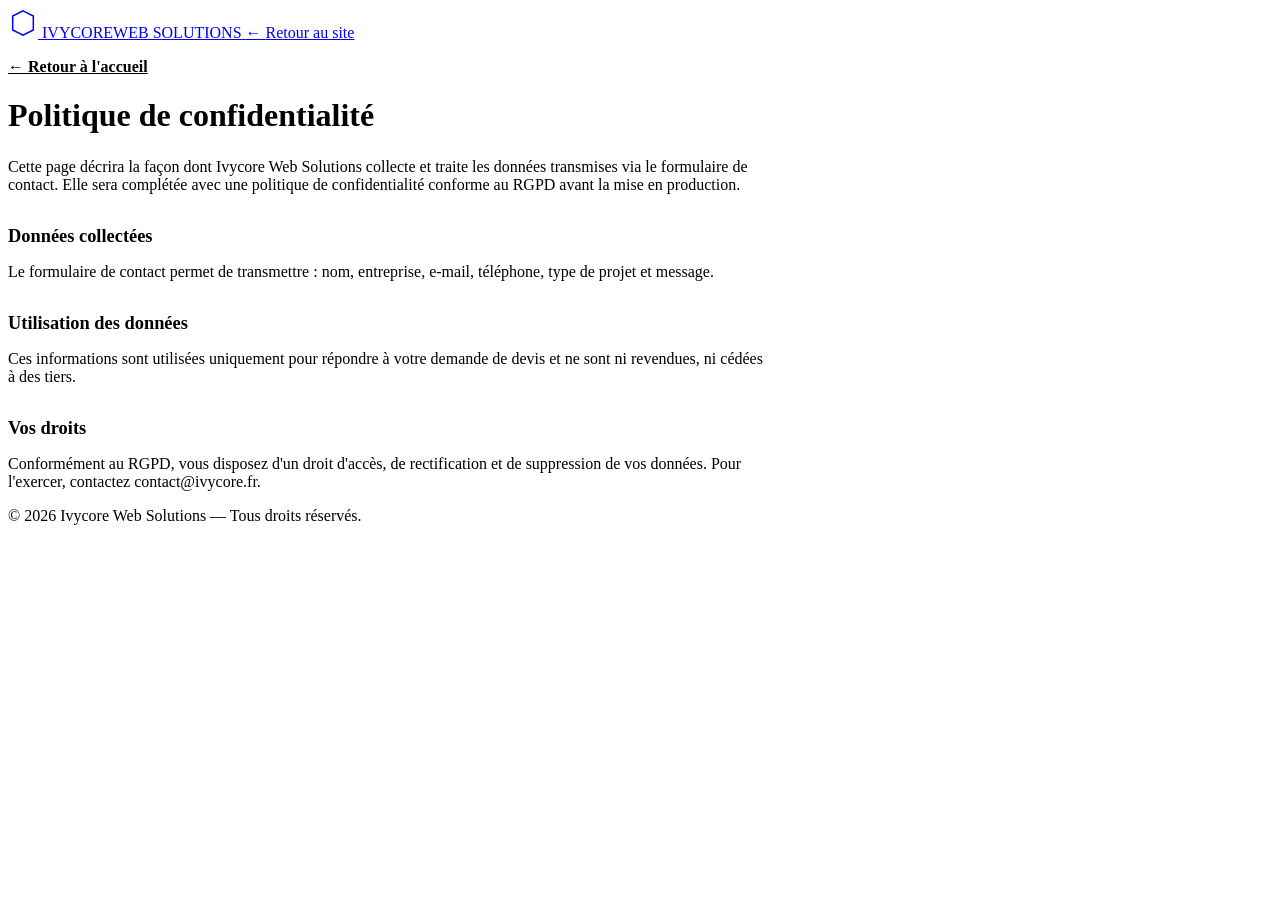
==== confidentialite.html @ 0ad4967d "First push" ====
<!DOCTYPE html>
<html lang="fr">
<head>
<meta charset="UTF-8">
<meta name="viewport" content="width=device-width, initial-scale=1.0">
<title>Politique de confidentialité — Ivycore Web Solutions</title>
<meta name="description" content="Politique de confidentialité du site Ivycore Web Solutions.">
<meta name="robots" content="noindex">
<link rel="icon" href="favicon.ico" sizes="any">
<link rel="preconnect" href="https://fonts.googleapis.com">
<link rel="preconnect" href="https://fonts.gstatic.com" crossorigin>
<link href="https://fonts.googleapis.com/css2?family=Space+Grotesk:wght@500;600;700&family=Inter:wght@400;500;600;700&display=swap" rel="stylesheet">
<link rel="stylesheet" href="css/style.css">
<style>
  .legal-page { padding: calc(var(--header-h) + 64px) 0 96px; }
  .legal-page h1 { font-size: 2rem; margin-bottom: 24px; }
  .legal-page h2 { font-size: 1.15rem; margin: 32px 0 10px; }
  .legal-page p, .legal-page li { color: var(--gray-700); margin-bottom: 10px; }
  .legal-page a.back { color: var(--accent); font-weight: 600; }
</style>
</head>
<body>
<header class="site-header scrolled">
  <div class="wrap header-inner">
    <a href="index.html" class="brand">
      <span class="brand-mark" aria-hidden="true">
        <svg viewBox="0 0 32 32" width="30" height="30"><path d="M16 3l11 5.5v15L16 29 5 23.5v-15z" fill="none" stroke="currentColor" stroke-width="1.6"/></svg>
      </span>
      <span class="brand-text"><span class="brand-name">IVYCORE</span><span class="brand-sub">WEB SOLUTIONS</span></span>
    </a>
    <a href="index.html" class="back">&larr; Retour au site</a>
  </div>
</header>
<main class="legal-page">
  <div class="wrap" style="max-width:760px;">
    <p><a href="index.html" class="back">&larr; Retour à l'accueil</a></p>
    <h1>Politique de confidentialité</h1>
    <p>Cette page décrira la façon dont Ivycore Web Solutions collecte et traite les données transmises via le formulaire de contact. Elle sera complétée avec une politique de confidentialité conforme au RGPD avant la mise en production.</p>
    <h2>Données collectées</h2>
    <p>Le formulaire de contact permet de transmettre : nom, entreprise, e-mail, téléphone, type de projet et message.</p>
    <h2>Utilisation des données</h2>
    <p>Ces informations sont utilisées uniquement pour répondre à votre demande de devis et ne sont ni revendues, ni cédées à des tiers.</p>
    <h2>Vos droits</h2>
    <p>Conformément au RGPD, vous disposez d'un droit d'accès, de rectification et de suppression de vos données. Pour l'exercer, contactez contact@ivycore.fr.</p>
  </div>
</main>
<footer class="site-footer">
  <div class="wrap footer-bottom"><p>© <span id="year"></span> Ivycore Web Solutions — Tous droits réservés.</p></div>
</footer>
<script>document.getElementById('year').textContent = new Date().getFullYear();</script>
</body>
</html>
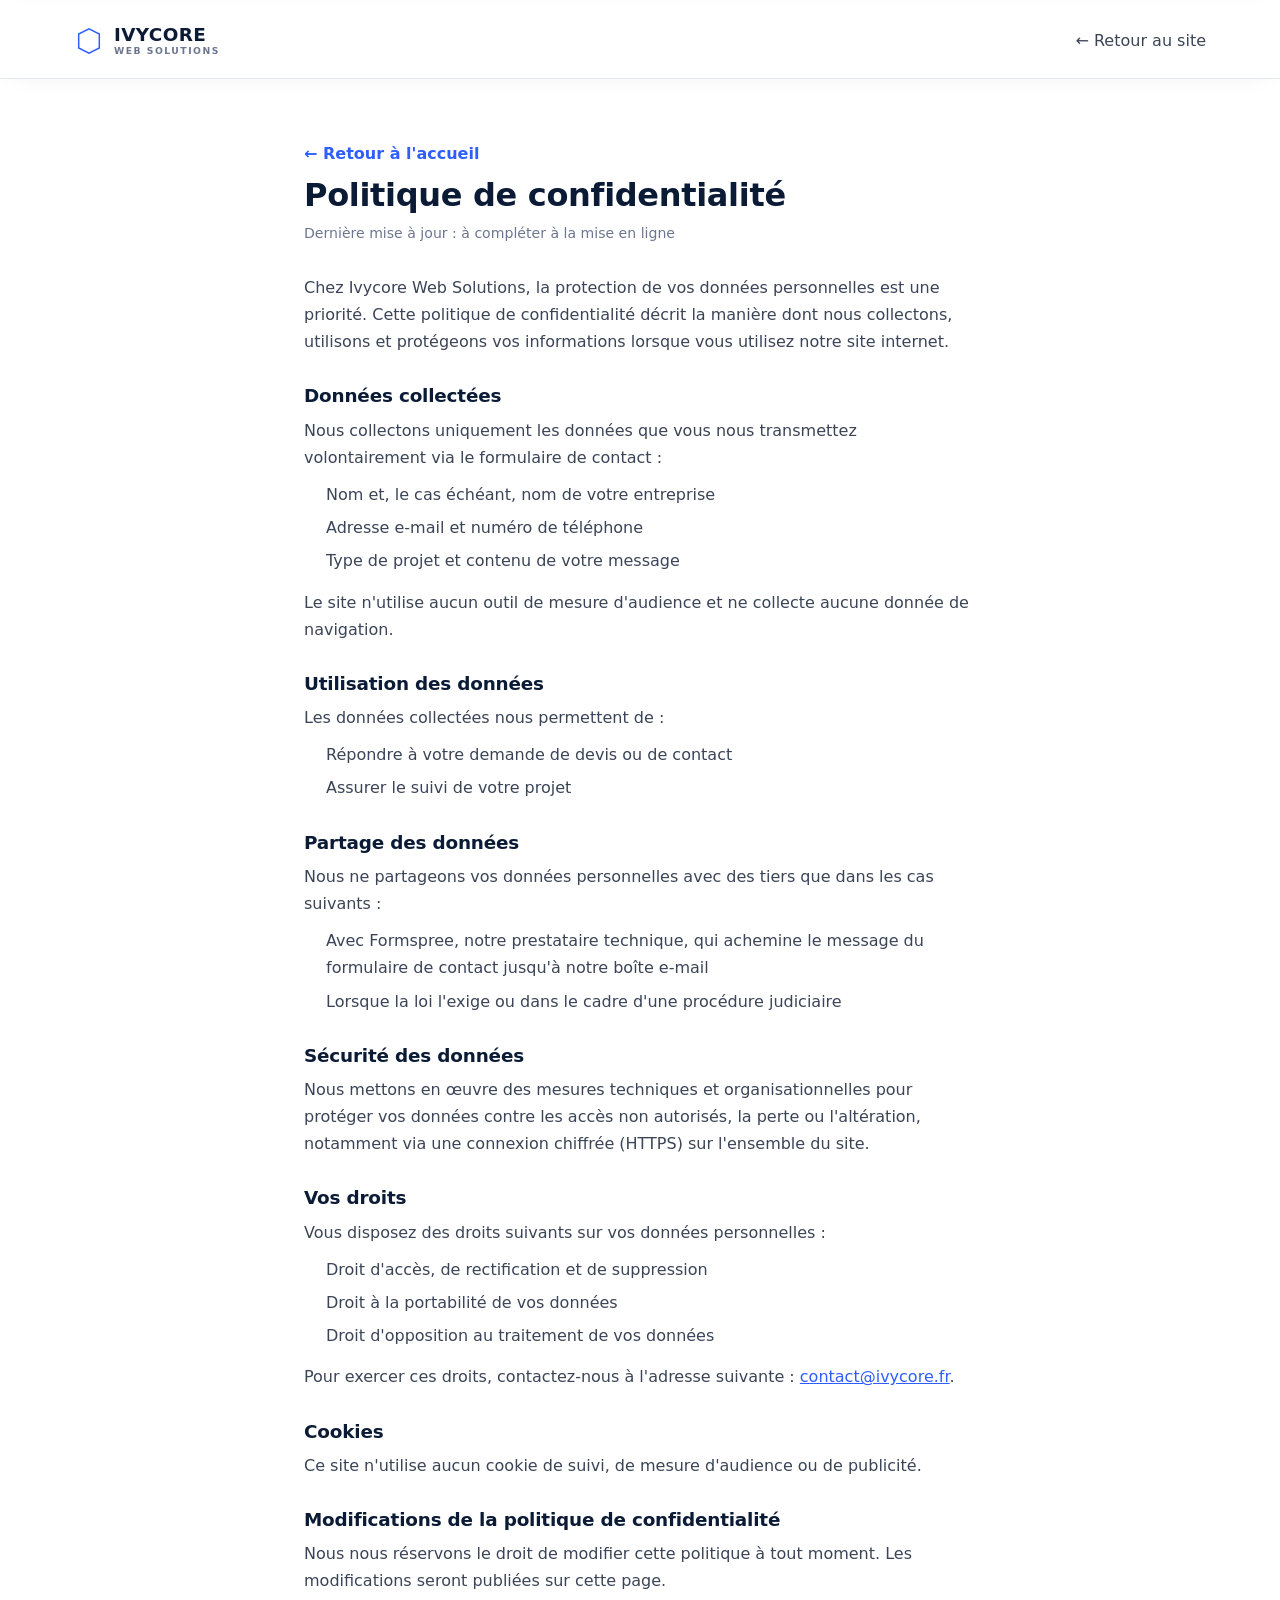
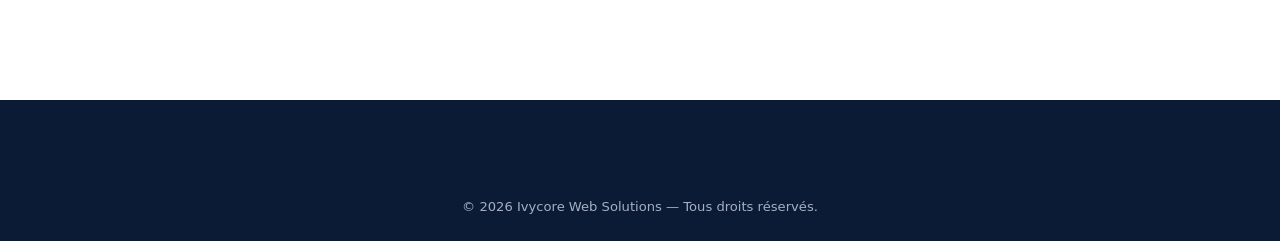
==== commit d3186819: "Update confidentialite.html" ====
--- a/confidentialite.html
+++ b/confidentialite.html
@@ -4,7 +4,7 @@
 <meta charset="UTF-8">
 <meta name="viewport" content="width=device-width, initial-scale=1.0">
 <title>Politique de confidentialité — Ivycore Web Solutions</title>
-<meta name="description" content="Politique de confidentialité du site Ivycore Web Solutions.">
+<meta name="description" content="Politique de confidentialité du site Ivycore Web Solutions : données collectées via le formulaire de contact, finalités, durée de conservation et droits RGPD.">
 <meta name="robots" content="noindex">
 <link rel="icon" href="favicon.ico" sizes="any">
 <link rel="preconnect" href="https://fonts.googleapis.com">
@@ -13,10 +13,15 @@
 <link rel="stylesheet" href="css/style.css">
 <style>
   .legal-page { padding: calc(var(--header-h) + 64px) 0 96px; }
-  .legal-page h1 { font-size: 2rem; margin-bottom: 24px; }
-  .legal-page h2 { font-size: 1.15rem; margin: 32px 0 10px; }
-  .legal-page p, .legal-page li { color: var(--gray-700); margin-bottom: 10px; }
-  .legal-page a.back { color: var(--accent); font-weight: 600; }
+  .legal-page h1 { font-size: 2rem; margin-bottom: 8px; }
+  .legal-page .updated { color: var(--gray-500); font-size: .88rem; margin-bottom: 28px; }
+  .legal-page h2 { font-size: 1.15rem; margin: 30px 0 10px; color: var(--navy); }
+  .legal-page p, .legal-page li { color: var(--gray-700); margin-bottom: 10px; line-height: 1.7; }
+  .legal-page ul { padding-left: 22px; margin-bottom: 14px; }
+  .legal-page li { margin-bottom: 6px; }
+  .legal-page a { color: var(--accent); text-decoration: underline; }
+  .legal-page a.back { color: var(--accent); font-weight: 600; text-decoration: none; }
+  .legal-page .note { color: var(--gray-500); font-size: .85rem; margin-top: 32px; }
 </style>
 </head>
 <body>
@@ -32,17 +37,55 @@
   </div>
 </header>
 <main class="legal-page">
-  <div class="wrap" style="max-width:760px;">
+  <div class="wrap" style="max-width:720px;">
     <p><a href="index.html" class="back">&larr; Retour à l'accueil</a></p>
     <h1>Politique de confidentialité</h1>
-    <p>Cette page décrira la façon dont Ivycore Web Solutions collecte et traite les données transmises via le formulaire de contact. Elle sera complétée avec une politique de confidentialité conforme au RGPD avant la mise en production.</p>
+    <p class="updated">Dernière mise à jour : à compléter à la mise en ligne</p>
+
+    <p>Chez Ivycore Web Solutions, la protection de vos données personnelles est une priorité. Cette politique de confidentialité décrit la manière dont nous collectons, utilisons et protégeons vos informations lorsque vous utilisez notre site internet.</p>
+
     <h2>Données collectées</h2>
-    <p>Le formulaire de contact permet de transmettre : nom, entreprise, e-mail, téléphone, type de projet et message.</p>
+    <p>Nous collectons uniquement les données que vous nous transmettez volontairement via le formulaire de contact :</p>
+    <ul>
+      <li>Nom et, le cas échéant, nom de votre entreprise</li>
+      <li>Adresse e-mail et numéro de téléphone</li>
+      <li>Type de projet et contenu de votre message</li>
+    </ul>
+    <p>Le site n'utilise aucun outil de mesure d'audience et ne collecte aucune donnée de navigation.</p>
+
     <h2>Utilisation des données</h2>
-    <p>Ces informations sont utilisées uniquement pour répondre à votre demande de devis et ne sont ni revendues, ni cédées à des tiers.</p>
+    <p>Les données collectées nous permettent de :</p>
+    <ul>
+      <li>Répondre à votre demande de devis ou de contact</li>
+      <li>Assurer le suivi de votre projet</li>
+    </ul>
+
+    <h2>Partage des données</h2>
+    <p>Nous ne partageons vos données personnelles avec des tiers que dans les cas suivants :</p>
+    <ul>
+      <li>Avec Formspree, notre prestataire technique, qui achemine le message du formulaire de contact jusqu'à notre boîte e-mail</li>
+      <li>Lorsque la loi l'exige ou dans le cadre d'une procédure judiciaire</li>
+    </ul>
+
+    <h2>Sécurité des données</h2>
+    <p>Nous mettons en œuvre des mesures techniques et organisationnelles pour protéger vos données contre les accès non autorisés, la perte ou l'altération, notamment via une connexion chiffrée (HTTPS) sur l'ensemble du site.</p>
+
     <h2>Vos droits</h2>
-    <p>Conformément au RGPD, vous disposez d'un droit d'accès, de rectification et de suppression de vos données. Pour l'exercer, contactez contact@ivycore.fr.</p>
-  </div>
+    <p>Vous disposez des droits suivants sur vos données personnelles :</p>
+    <ul>
+      <li>Droit d'accès, de rectification et de suppression</li>
+      <li>Droit à la portabilité de vos données</li>
+      <li>Droit d'opposition au traitement de vos données</li>
+    </ul>
+    <p>Pour exercer ces droits, contactez-nous à l'adresse suivante : <a href="mailto:contact@ivycore.fr?subject=Mes%20droits">contact@ivycore.fr</a>.</p>
+
+    <h2>Cookies</h2>
+    <p>Ce site n'utilise aucun cookie de suivi, de mesure d'audience ou de publicité.</p>
+
+    <h2>Modifications de la politique de confidentialité</h2>
+    <p>Nous nous réservons le droit de modifier cette politique à tout moment. Les modifications seront publiées sur cette page.</p>
+
+    </div>
 </main>
 <footer class="site-footer">
   <div class="wrap footer-bottom"><p>© <span id="year"></span> Ivycore Web Solutions — Tous droits réservés.</p></div>
--- a/css/style.css
+++ b/css/style.css
@@ -0,0 +1,626 @@
+/* ==========================================================================
+   IVYCORE WEB SOLUTIONS — style.css
+   Design tokens -> Reset -> Layout primitives -> Components -> Sections -> Responsive
+   ========================================================================== */
+
+:root {
+  /* Color */
+  --navy: #0b1b36;
+  --navy-2: #0f234a;
+  --navy-3: #13294f;
+  --white: #ffffff;
+  --gray-50: #f5f7fb;
+  --gray-100: #eef1f8;
+  --gray-200: #e2e7f1;
+  --gray-400: #a6afc2;
+  --gray-500: #6d7690;
+  --gray-700: #3b4457;
+  --accent: #2f5eff;
+  --accent-dark: #1e46d6;
+  --accent-light: #e8edff;
+  --violet: #7c5cff;
+  --cyan: #22d3ee;
+  --orange: #ff7a45;
+  --coral: #ff5d73;
+  --teal: #14b8a6;
+  --yellow: #ffc145;
+  --cream: #fff7f0;
+  --gradient-brand: linear-gradient(135deg, var(--accent) 0%, var(--violet) 100%);
+
+  /* Type */
+  --font-display: "Space Grotesk", "Segoe UI", system-ui, sans-serif;
+  --font-body: "Inter", "Segoe UI", system-ui, sans-serif;
+
+  /* Layout */
+  --wrap: 1180px;
+  --radius-sm: 10px;
+  --radius-md: 16px;
+  --radius-lg: 24px;
+  --header-h: 76px;
+  --top-bar-h: 3px;
+
+  /* Shadow */
+  --shadow-sm: 0 1px 2px rgba(11, 27, 54, 0.06), 0 1px 1px rgba(11, 27, 54, 0.04);
+  --shadow-md: 0 12px 28px -12px rgba(11, 27, 54, 0.16);
+  --shadow-lg: 0 24px 48px -16px rgba(11, 27, 54, 0.22);
+
+  /* Motion */
+  --ease: cubic-bezier(.22,.61,.36,1);
+  --dur: .5s;
+}
+
+/* ---------------------------------- Reset -------------------------------- */
+*, *::before, *::after { box-sizing: border-box; }
+* { margin: 0; padding: 0; }
+html { scroll-behavior: smooth; -webkit-text-size-adjust: 100%; }
+body {
+  font-family: var(--font-body);
+  color: var(--gray-700);
+  background: var(--white);
+  line-height: 1.6;
+  font-size: 16px;
+  -webkit-font-smoothing: antialiased;
+  overflow-x: hidden;
+}
+img, svg { display: block; max-width: 100%; }
+a { color: inherit; text-decoration: none; }
+ul, ol { list-style: none; }
+button { font: inherit; color: inherit; background: none; border: 0; cursor: pointer; }
+input, textarea, select { font: inherit; color: inherit; }
+h1, h2, h3, h4 { font-family: var(--font-display); color: var(--navy); font-weight: 600; line-height: 1.15; letter-spacing: -0.01em; }
+
+@media (prefers-reduced-motion: reduce) {
+  html { scroll-behavior: auto; }
+  *, *::before, *::after { animation-duration: .001ms !important; animation-iteration-count: 1 !important; transition-duration: .001ms !important; scroll-behavior: auto !important; }
+}
+
+.sr-only-sprite { position: absolute; width: 0; height: 0; overflow: hidden; }
+
+/* Line-icon defaults for every sprite icon (svg.icon > use href="#i-*") */
+svg.icon {
+  fill: none;
+  stroke: currentColor;
+  stroke-width: 1.7;
+  stroke-linecap: round;
+  stroke-linejoin: round;
+  flex-shrink: 0;
+}
+.skip-link {
+  position: absolute; left: -999px; top: 0; z-index: 999;
+  background: var(--navy); color: var(--white); padding: .75rem 1.25rem; border-radius: 0 0 8px 0;
+}
+.skip-link:focus { left: 0; }
+
+:focus-visible { outline: 2.5px solid var(--accent); outline-offset: 3px; border-radius: 4px; }
+
+/* ---------------------------------- Layout -------------------------------- */
+.wrap { max-width: var(--wrap); margin: 0 auto; padding: 0 24px; }
+section[id] { scroll-margin-top: calc(var(--header-h) + var(--top-bar-h)); }
+.section { padding: 96px 0; }
+.section-tinted { background: var(--cream); }
+
+/* Ambient color washes on the plain white sections, so the page never reads as flat */
+#votre-site, #methode, #realisations, #contact { position: relative; overflow: hidden; }
+#votre-site::before, #methode::before, #realisations::before, #contact::before {
+  content: ""; position: absolute; z-index: 0; pointer-events: none; border-radius: 50%; filter: blur(6px);
+}
+#votre-site::before { width: 560px; height: 560px; right: -180px; top: -220px; background: radial-gradient(circle, rgba(47, 94, 255, .09), transparent 70%); }
+#methode::before { width: 480px; height: 480px; left: -160px; bottom: -200px; background: radial-gradient(circle, rgba(124, 92, 255, .10), transparent 70%); }
+#realisations::before { width: 520px; height: 520px; right: -170px; bottom: -220px; background: radial-gradient(circle, rgba(34, 211, 238, .10), transparent 70%); }
+#contact::before { width: 480px; height: 480px; left: -160px; top: -180px; background: radial-gradient(circle, rgba(47, 94, 255, .08), transparent 70%); }
+#votre-site > .wrap, #methode > .wrap, #realisations > .wrap, #contact > .wrap { position: relative; z-index: 1; }
+
+.section-dark { background: var(--navy); color: var(--gray-200); }
+.section-dark h2 { color: var(--white); }
+
+/* Cards, pricing panel and eyebrow adapt automatically inside a dark band */
+.section-dark .card,
+.section-dark .mini-card {
+  background: rgba(255, 255, 255, .045);
+  border-color: rgba(255, 255, 255, .1);
+  box-shadow: none;
+}
+.section-dark .card:hover,
+.section-dark .mini-card:hover { border-color: rgba(255, 255, 255, .22); box-shadow: 0 16px 32px -18px rgba(0,0,0,.4); }
+.section-dark .card h3,
+.section-dark .mini-card h3 { color: var(--white); }
+.section-dark .card p,
+.section-dark .mini-card p { color: var(--gray-400); }
+.section-dark .card-icon { background: rgba(47, 94, 255, .18); color: #83a3ff; }
+.section-dark .eyebrow-dot { box-shadow: 0 0 0 4px rgba(47, 94, 255, .25); }
+.section-dark .pricing-note { color: var(--gray-400); }
+.section-dark .pricing-card { box-shadow: 0 28px 56px -20px rgba(0,0,0,.45); }
+
+.section-head { max-width: 640px; margin: 0 auto 56px; text-align: center; }
+.section-head h2 { font-size: clamp(1.7rem, 3.2vw, 2.35rem); }
+
+.eyebrow {
+  display: inline-flex; align-items: center; gap: 8px;
+  font-family: var(--font-display); font-size: .8rem; font-weight: 600;
+  letter-spacing: .06em; text-transform: uppercase; color: var(--accent);
+  margin-bottom: 14px;
+}
+.eyebrow.center { display: flex; justify-content: center; width: 100%; }
+.eyebrow-dot { width: 7px; height: 7px; border-radius: 50%; background: var(--accent); box-shadow: 0 0 0 4px var(--accent-light); }
+
+.text-accent { color: var(--accent); }
+.lead { font-size: 1.08rem; color: var(--navy); margin-bottom: 1rem; }
+
+/* ---------------------------------- Buttons -------------------------------- */
+.btn {
+  display: inline-flex; align-items: center; justify-content: center; gap: 8px;
+  padding: 13px 24px; border-radius: 10px; font-weight: 600; font-size: .95rem;
+  transition: transform .2s var(--ease), box-shadow .2s var(--ease), background-color .2s var(--ease), color .2s var(--ease), border-color .2s var(--ease);
+  white-space: nowrap;
+}
+.btn svg { flex-shrink: 0; transition: transform .25s var(--ease); }
+.btn-primary { background: var(--gradient-brand); background-size: 140% 140%; background-position: 0% 50%; color: var(--white); box-shadow: 0 10px 24px -10px rgba(47, 94, 255, .55); transition: background-position .4s var(--ease), transform .2s var(--ease), box-shadow .2s var(--ease); }
+.btn-primary:hover { background-position: 100% 50%; transform: translateY(-2px); box-shadow: 0 16px 32px -12px rgba(47, 94, 255, .6); }
+.btn-primary:hover svg { transform: translateX(3px); }
+.btn-ghost { background: transparent; color: var(--navy); border: 1.5px solid var(--gray-200); }
+.btn-ghost:hover { border-color: var(--accent); color: var(--accent); transform: translateY(-2px); }
+.btn-outline { background: transparent; color: var(--navy); border: 1.5px solid var(--navy); }
+.btn-outline:hover { background: var(--navy); color: var(--white); }
+.btn-lg { padding: 15px 28px; font-size: 1rem; }
+.btn-sm { padding: 10px 18px; font-size: .85rem; }
+.btn-block { width: 100%; }
+
+/* ---------------------------------- Header -------------------------------- */
+.top-accent-bar {
+  position: fixed; top: 0; left: 0; right: 0; height: 3px; z-index: 210;
+  background: linear-gradient(90deg, var(--navy) 0%, var(--accent) 50%, var(--navy) 100%);
+}
+
+.site-header {
+  position: fixed; top: 3px; left: 0; right: 0; z-index: 200;
+  height: var(--header-h);
+  background: var(--white);
+  border-bottom: 1px solid transparent;
+  transition: border-color .3s var(--ease), box-shadow .3s var(--ease);
+}
+.site-header.scrolled { border-color: var(--gray-200); box-shadow: 0 4px 24px -12px rgba(11,27,54,.1); }
+.header-inner { height: 100%; display: flex; align-items: center; justify-content: space-between; gap: 24px; }
+
+.brand { display: flex; align-items: center; gap: 10px; color: var(--navy); }
+.brand-mark { color: var(--accent); display: flex; }
+.brand-text { display: flex; flex-direction: column; line-height: 1.1; }
+.brand-name { font-family: var(--font-display); font-weight: 700; font-size: 1.15rem; letter-spacing: .02em; }
+.brand-sub { font-size: .58rem; font-weight: 600; letter-spacing: .16em; color: var(--gray-500); }
+
+.main-nav ul { display: flex; gap: 2px; }
+.nav-link {
+  position: relative; display: inline-block; padding: 10px 14px; font-size: .92rem; font-weight: 500; color: var(--gray-700);
+  transition: color .2s var(--ease);
+}
+.nav-link::after {
+  content: ""; position: absolute; left: 14px; right: 14px; bottom: 4px; height: 2px;
+  background: var(--accent); transform: scaleX(0); transform-origin: left; transition: transform .25s var(--ease);
+}
+.nav-link:hover { color: var(--navy); }
+.nav-link.active { color: var(--navy); font-weight: 600; }
+.nav-link.active::after { transform: scaleX(1); }
+
+.header-actions { display: flex; align-items: center; gap: 14px; }
+.hamburger { display: none; padding: 6px; color: var(--navy); }
+
+/* Mobile nav */
+.mobile-nav {
+  position: fixed; top: 0; right: 0; height: 100dvh; width: min(84vw, 340px);
+  background: var(--navy); color: var(--white); z-index: 260;
+  transform: translateX(100%); transition: transform .35s var(--ease);
+  padding: 100px 32px 32px; display: flex; flex-direction: column;
+}
+.mobile-nav.open { transform: translateX(0); }
+.mobile-nav ul { display: flex; flex-direction: column; gap: 4px; margin-bottom: 28px; }
+.mobile-nav a { display: block; padding: 12px 0; font-size: 1.1rem; font-family: var(--font-display); font-weight: 500; border-bottom: 1px solid rgba(255,255,255,.08); }
+.mobile-nav-backdrop {
+  position: fixed; inset: 0; background: rgba(11,27,54,.5); z-index: 250;
+  opacity: 0; pointer-events: none; transition: opacity .3s var(--ease);
+}
+.mobile-nav-backdrop.open { opacity: 1; pointer-events: auto; }
+
+/* ---------------------------------- Hero -------------------------------- */
+.hero {
+  position: relative;
+  padding: calc(var(--header-h) + var(--top-bar-h) + 64px) 0 96px;
+  background:
+    radial-gradient(1000px 640px at 106% -8%, rgba(103, 140, 255, .65), transparent 62%),
+    radial-gradient(760px 620px at -8% 100%, rgba(124, 92, 255, .35), transparent 60%),
+    linear-gradient(180deg, var(--navy) 0%, var(--navy-2) 100%);
+  color: var(--gray-200);
+  overflow: hidden;
+}
+.hero::before {
+  content: "";
+  position: absolute;
+  inset: 0;
+  background-image:
+    linear-gradient(rgba(255, 255, 255, .07) 1px, transparent 1px),
+    linear-gradient(90deg, rgba(255, 255, 255, .07) 1px, transparent 1px);
+  background-size: 44px 44px;
+  -webkit-mask-image: linear-gradient(180deg, black, transparent 85%);
+  mask-image: linear-gradient(180deg, black, transparent 85%);
+  pointer-events: none;
+}
+.hero::after {
+  content: "";
+  position: absolute;
+  width: 480px; height: 480px; right: -140px; top: 60px;
+  background: radial-gradient(circle, rgba(124, 92, 255, .28), transparent 70%);
+  filter: blur(10px);
+  pointer-events: none;
+}
+.hero-inner { display: grid; grid-template-columns: 1.05fr 1fr; gap: 48px; align-items: center; position: relative; z-index: 1; }
+.hero h1 { font-size: clamp(2.1rem, 4vw, 3.15rem); margin-bottom: 20px; color: var(--white); }
+.hero-sub { font-size: 1.08rem; color: rgba(255, 255, 255, .68); max-width: 480px; margin-bottom: 30px; }
+.hero-ctas { display: flex; flex-wrap: wrap; gap: 14px; margin-bottom: 34px; }
+.hero-badges { display: flex; flex-wrap: wrap; gap: 22px; }
+.hero-badges li { display: flex; align-items: center; gap: 8px; font-size: .88rem; font-weight: 600; color: var(--white); }
+.hero-badges svg { color: #8fabff; }
+.hero .eyebrow-dot { box-shadow: 0 0 0 4px rgba(47, 94, 255, .3); }
+.hero .btn-ghost { color: var(--white); border-color: rgba(255, 255, 255, .3); }
+.hero .btn-ghost:hover { border-color: var(--accent); color: var(--accent); background: rgba(255, 255, 255, .06); transform: translateY(-2px); }
+
+/* Device mockups (pure CSS/SVG, no external image dependency) — still used by the Réalisations showcase */
+.hero-visual { position: relative; height: 420px; display: flex; align-items: center; justify-content: center; }
+.hero-illu { width: 100%; max-width: 480px; height: auto; filter: drop-shadow(0 30px 40px rgba(0,0,0,.35)); }
+.hero-illu .illu-rocket { animation: illu-bob 3.4s ease-in-out infinite; }
+.illu-float-a { animation: illu-drift 5s ease-in-out infinite; }
+.illu-float-b { animation: illu-drift 6s ease-in-out infinite 1s; }
+.illu-float-c { animation: illu-drift 4.5s ease-in-out infinite .5s; }
+@keyframes illu-bob { 0%, 100% { transform: translateY(0); } 50% { transform: translateY(-7px); } }
+@keyframes illu-drift { 0%, 100% { transform: translateY(0); } 50% { transform: translateY(-8px); } }
+
+.device { position: absolute; }
+.device-laptop { left: 0; top: 12px; width: 78%; }
+.device-laptop.small { position: static; width: 100%; }
+.device-frame {
+  background: var(--navy); border-radius: 12px 12px 4px 4px; padding: 8px 8px 0;
+  box-shadow: var(--shadow-lg);
+}
+.hero .device-frame {
+  background: var(--navy-3);
+  border: 1px solid rgba(255, 255, 255, .1);
+  box-shadow: 0 32px 64px -20px rgba(0, 0, 0, .55), 0 0 0 1px rgba(255, 255, 255, .04);
+}
+.browser-bar { display: flex; align-items: center; gap: 6px; padding: 8px 10px; }
+.browser-bar .dot { width: 7px; height: 7px; border-radius: 50%; background: rgba(255,255,255,.25); }
+.browser-bar .addr {
+  margin-left: 10px; display: flex; align-items: center; gap: 6px;
+  background: rgba(255,255,255,.08); color: rgba(255,255,255,.55);
+  font-size: .68rem; padding: 4px 10px; border-radius: 20px; font-family: var(--font-body);
+}
+.browser-body { background: var(--white); border-radius: 6px 6px 0 0; padding: 16px 18px 20px; min-height: 210px; }
+.browser-body.dark-mock { background: var(--gray-50); }
+.mock-nav { display: flex; align-items: center; gap: 16px; padding-bottom: 14px; border-bottom: 1px solid var(--gray-100); margin-bottom: 16px; }
+.mock-nav.small { justify-content: space-between; border: none; margin-bottom: 12px; padding-bottom: 0; }
+.mock-logo { width: 22px; height: 22px; border-radius: 5px; background: var(--accent); }
+.mock-link { width: 34px; height: 6px; border-radius: 3px; background: var(--gray-200); }
+.mock-burger { width: 16px; height: 10px; position: relative; }
+.mock-burger::before, .mock-burger::after { content: ""; position: absolute; left: 0; right: 0; height: 2px; background: var(--gray-400); }
+.mock-burger::before { top: 0; } .mock-burger::after { bottom: 0; }
+.mock-hero { display: flex; flex-direction: column; gap: 9px; margin-bottom: 18px; }
+.mock-hero.small { gap: 7px; margin-bottom: 12px; }
+.mock-eyebrow { width: 70px; height: 6px; border-radius: 3px; background: var(--accent-light); }
+.mock-title-l { width: 78%; height: 13px; border-radius: 4px; background: var(--navy); opacity: .85; }
+.mock-title-l.short { width: 52%; }
+.mock-hero.small .mock-title-l { height: 10px; }
+.mock-btn { width: 84px; height: 20px; border-radius: 6px; background: var(--accent); margin-top: 4px; }
+.mock-grid { display: grid; grid-template-columns: repeat(3, 1fr); gap: 10px; }
+.mock-card { height: 46px; border-radius: 6px; background: var(--gray-100); }
+
+.device-phone { right: 4%; bottom: -10px; width: 30%; max-width: 150px; }
+.device-phone.small { position: static; width: 42%; max-width: 130px; margin-left: -20px; align-self: flex-end; }
+.phone-frame { border-radius: 22px; padding: 10px 8px; }
+.phone-notch { width: 40%; height: 14px; background: var(--navy); border-radius: 0 0 10px 10px; margin: 0 auto; position: relative; top: -2px; }
+.phone-body { border-radius: 12px; padding: 14px 12px; min-height: 220px; }
+
+@media (min-width: 761px) {
+  .device-laptop { animation: float-slow 7s ease-in-out infinite; }
+  .device-phone { animation: float-slow 7s ease-in-out infinite 1.4s; }
+}
+@keyframes float-slow { 0%, 100% { transform: translateY(0); } 50% { transform: translateY(-10px); } }
+
+/* ---------------------------------- Grids & cards -------------------------------- */
+.grid-4 { display: grid; grid-template-columns: repeat(4, 1fr); gap: 22px; }
+.grid-5 { display: grid; grid-template-columns: repeat(5, 1fr); gap: 20px; }
+.grid-2-dark { display: grid; grid-template-columns: 1fr 1fr; gap: 24px; margin-top: 8px; }
+
+.card {
+  background: var(--white); border: 1.5px solid var(--gray-200); border-radius: var(--radius-md);
+  padding: 30px 26px; box-shadow: var(--shadow-sm);
+  text-align: center;
+  transition: transform .3s var(--ease), box-shadow .3s var(--ease), border-color .3s var(--ease);
+}
+.card:hover { transform: translateY(-5px); box-shadow: var(--shadow-md); border-color: var(--accent); }
+.card h3 { font-size: 1.08rem; margin-bottom: 8px; }
+.card p { font-size: .92rem; color: var(--gray-500); }
+.card .card-icon { margin: 0 auto 18px; }
+
+.card-icon {
+  display: inline-flex; align-items: center; justify-content: center;
+  width: 50px; height: 50px; border-radius: 13px;
+  background: linear-gradient(135deg, rgba(47, 94, 255, .14), rgba(124, 92, 255, .14));
+  color: var(--accent);
+  margin-bottom: 18px; position: relative;
+  transition: transform .3s var(--ease);
+}
+.card-icon::before {
+  content: "";
+  position: absolute; inset: -1px; border-radius: 14px; padding: 1px;
+  background: var(--gradient-brand);
+  -webkit-mask: linear-gradient(#000 0 0) content-box, linear-gradient(#000 0 0);
+  -webkit-mask-composite: xor; mask-composite: exclude;
+  opacity: 0; transition: opacity .3s var(--ease);
+}
+.card:hover .card-icon::before,
+.mini-card:hover .card-icon::before { opacity: 1; }
+.card:hover .card-icon,
+.mini-card:hover .card-icon { transform: scale(1.06) rotate(-3deg); }
+.card-icon.dark { background: rgba(47, 94, 255, .16); color: #7fa0ff; }
+
+/* Alternate the icon tint (blue / violet / orange / teal) so grids of cards feel varied and lively */
+.grid-4 .card:nth-child(2) .card-icon,
+.grid-5 .mini-card:nth-child(2) .card-icon {
+  background: linear-gradient(135deg, rgba(124, 92, 255, .16), rgba(34, 211, 238, .14));
+  color: var(--violet);
+}
+.grid-4 .card:nth-child(3) .card-icon,
+.grid-5 .mini-card:nth-child(3) .card-icon {
+  background: linear-gradient(135deg, rgba(255, 122, 69, .16), rgba(255, 193, 69, .14));
+  color: var(--orange);
+}
+.grid-4 .card:nth-child(4) .card-icon,
+.grid-5 .mini-card:nth-child(4) .card-icon {
+  background: linear-gradient(135deg, rgba(20, 184, 166, .16), rgba(34, 211, 238, .14));
+  color: var(--teal);
+}
+.grid-5 .mini-card:nth-child(5) .card-icon {
+  background: linear-gradient(135deg, rgba(255, 93, 115, .16), rgba(124, 92, 255, .14));
+  color: var(--coral);
+}
+.section-dark .grid-4 .card:nth-child(2) .card-icon,
+.section-dark .grid-5 .mini-card:nth-child(2) .card-icon {
+  background: rgba(124, 92, 255, .2); color: #b6a3ff;
+}
+.section-dark .grid-4 .card:nth-child(3) .card-icon,
+.section-dark .grid-5 .mini-card:nth-child(3) .card-icon {
+  background: rgba(255, 122, 69, .2); color: #ffab7f;
+}
+.section-dark .grid-4 .card:nth-child(4) .card-icon,
+.section-dark .grid-5 .mini-card:nth-child(4) .card-icon {
+  background: rgba(20, 184, 166, .22); color: #5eead4;
+}
+.section-dark .grid-5 .mini-card:nth-child(5) .card-icon {
+  background: rgba(255, 93, 115, .2); color: #ff9aa8;
+}
+
+/* Coordinate each "votre-site" tile's border with its icon color, and mark them more clearly */
+.grid-4 .card:nth-child(1) { border-color: rgba(47, 94, 255, .3); }
+.grid-4 .card:nth-child(2) { border-color: rgba(124, 92, 255, .3); }
+.grid-4 .card:nth-child(3) { border-color: rgba(255, 122, 69, .3); }
+.grid-4 .card:nth-child(4) { border-color: rgba(20, 184, 166, .3); }
+.grid-4 .card:nth-child(1):hover { border-color: var(--accent); }
+.grid-4 .card:nth-child(2):hover { border-color: var(--violet); }
+.grid-4 .card:nth-child(3):hover { border-color: var(--orange); }
+.grid-4 .card:nth-child(4):hover { border-color: var(--teal); }
+
+.mini-card {
+  text-align: center; padding: 30px 20px;
+  background: var(--white); border: 1px solid var(--gray-100); border-radius: var(--radius-md);
+  box-shadow: var(--shadow-sm);
+  transition: transform .3s var(--ease), box-shadow .3s var(--ease), border-color .3s var(--ease);
+}
+.mini-card:hover { transform: translateY(-5px); box-shadow: var(--shadow-md); }
+.mini-card .card-icon { margin: 0 auto 16px; }
+.mini-card h3 { font-size: 1rem; margin-bottom: 6px; }
+.mini-card p { font-size: .87rem; }
+
+/* ---------------------------------- Pricing -------------------------------- */
+.pricing-card {
+  position: relative;
+  background: var(--white); border: 1px solid var(--gray-200); border-radius: var(--radius-lg);
+  box-shadow: var(--shadow-md);
+  display: grid; grid-template-columns: 300px 1fr;
+  isolation: isolate;
+}
+.pricing-card::before {
+  content: "";
+  position: absolute; inset: -2px; z-index: -1; border-radius: calc(var(--radius-lg) + 2px);
+  background: linear-gradient(135deg, var(--accent), var(--violet), var(--cyan));
+  opacity: .55; filter: blur(2px);
+}
+.pricing-head { border-radius: var(--radius-lg) 0 0 var(--radius-lg); }
+.pricing-features { border-radius: 0 var(--radius-lg) var(--radius-lg) 0; overflow: hidden; }
+.pricing-head { background: var(--navy); color: var(--white); padding: 44px 36px; position: relative; overflow: hidden; }
+.pricing-head::after {
+  content: ""; position: absolute; width: 220px; height: 220px; border-radius: 50%;
+  background: radial-gradient(circle, rgba(47,94,255,.35), transparent 70%);
+  top: -60px; right: -60px;
+}
+.pricing-head h3 { color: var(--white); font-size: 1.3rem; margin-bottom: 14px; }
+.price { display: flex; align-items: baseline; gap: 6px; margin-bottom: 10px; }
+.price-amount { font-family: var(--font-display); font-size: 2.6rem; font-weight: 700; color: var(--white); }
+.price-unit { color: var(--gray-400); font-weight: 600; }
+.price-sub { font-size: .88rem; color: var(--gray-400); margin-bottom: 26px; max-width: 220px; }
+.pricing-head .btn { position: relative; z-index: 1; }
+
+.pricing-features { padding: 40px 36px; display: grid; grid-template-columns: repeat(3, 1fr); gap: 16px 28px; align-content: center; background: var(--white); }
+.pricing-features li { display: flex; align-items: center; gap: 10px; font-size: .92rem; color: var(--navy); font-weight: 500; }
+.pricing-features svg { color: var(--accent); flex-shrink: 0; }
+.pricing-note { text-align: center; font-size: .85rem; color: var(--gray-500); margin-top: 22px; max-width: 560px; margin-left: auto; margin-right: auto; }
+
+/* ---------------------------------- Timeline -------------------------------- */
+.timeline { display: grid; grid-template-columns: repeat(6, 1fr); gap: 8px; position: relative; }
+.timeline::before {
+  content: ""; position: absolute; top: 26px; left: 8%; right: 8%; height: 1.5px;
+  background: var(--gray-200);
+}
+.timeline-step { position: relative; text-align: center; padding: 0 8px; }
+.step-num {
+  display: inline-flex; align-items: center; justify-content: center;
+  width: 52px; height: 52px; border-radius: 50%; background: var(--white); border: 1.5px solid var(--gray-200);
+  font-family: var(--font-display); font-weight: 600; color: var(--gray-400); font-size: .82rem;
+  position: relative; z-index: 1; margin-bottom: 16px;
+  transition: border-color .3s var(--ease), color .3s var(--ease), box-shadow .3s var(--ease);
+}
+.timeline-step:hover .step-num { border-color: var(--accent); color: var(--accent); box-shadow: 0 0 0 6px var(--accent-light); }
+.step-icon {
+  display: inline-flex; align-items: center; justify-content: center;
+  position: absolute; top: 0; left: calc(50% + 14px);
+  width: 26px; height: 26px; border-radius: 50%;
+  background: var(--gradient-brand); color: var(--white);
+  border: 2px solid var(--white);
+  box-shadow: 0 4px 10px -2px rgba(47, 94, 255, .5);
+}
+.timeline-step:nth-child(even) .step-icon { background: linear-gradient(135deg, var(--violet), var(--cyan)); box-shadow: 0 4px 10px -2px rgba(124, 92, 255, .5); }
+.timeline-step:nth-child(3n) .step-icon { background: linear-gradient(135deg, var(--orange), var(--yellow)); box-shadow: 0 4px 10px -2px rgba(255, 122, 69, .5); }
+.step-icon svg { width: 13px; height: 13px; }
+.timeline-step h3 { font-size: .98rem; margin-bottom: 6px; }
+.timeline-step p { font-size: .84rem; color: var(--gray-500); }
+
+/* ---------------------------------- Réalisations -------------------------------- */
+.project-showcase {
+  display: grid; grid-template-columns: 1.1fr .9fr; gap: 48px; align-items: center;
+  background: var(--gray-50); border-radius: var(--radius-lg); padding: 40px;
+}
+.project-visual { display: flex; align-items: flex-end; gap: 0; }
+.project-tag {
+  display: inline-block; font-size: .72rem; font-weight: 700; letter-spacing: .05em; text-transform: uppercase;
+  color: var(--white); background: var(--gradient-brand); padding: 5px 12px; border-radius: 20px; margin-bottom: 14px;
+}
+.project-info h3 { font-size: 1.6rem; margin-bottom: 10px; }
+.project-info > p { color: var(--gray-500); margin-bottom: 16px; }
+.project-meta { display: flex; flex-wrap: wrap; gap: 8px 0; margin-bottom: 26px; }
+.project-meta li { font-size: .85rem; color: var(--navy); font-weight: 500; }
+.project-meta li:not(:last-child)::after { content: "•"; margin: 0 10px; color: var(--gray-400); }
+
+.carousel-dots { display: flex; gap: 6px; margin-top: 18px; }
+.carousel-dots span { width: 6px; height: 6px; border-radius: 50%; background: var(--gray-200); }
+.carousel-dots span.active { background: var(--accent); }
+
+/* ---------------------------------- A propos -------------------------------- */
+.apropos-grid { display: grid; grid-template-columns: 1.15fr .85fr; gap: 56px; align-items: center; }
+.apropos-grid h2 { margin-bottom: 20px; }
+.apropos-grid p { margin-bottom: 14px; }
+.stat-grid { display: grid; grid-template-columns: 1fr 1fr; gap: 18px; }
+.stat {
+  background: var(--white); border: 1px solid var(--gray-200); border-radius: var(--radius-md);
+  padding: 22px 18px; display: flex; flex-direction: column; gap: 12px; align-items: flex-start;
+  box-shadow: var(--shadow-sm);
+}
+.stat svg { color: var(--accent); }
+.stat span { font-weight: 600; color: var(--navy); font-size: .92rem; }
+
+/* ---------------------------------- Dark cards (après mise en ligne) -------------------------------- */
+.section-dark .section-head { }
+.dark-card {
+  background: var(--navy-3); border: 1px solid rgba(255,255,255,.08); border-radius: var(--radius-lg);
+  padding: 34px;
+}
+.dark-card h3 { color: var(--white); font-size: 1.2rem; margin-bottom: 6px; }
+.dark-price { font-family: var(--font-display); font-size: 1.7rem; font-weight: 700; color: var(--white); margin-bottom: 18px; }
+.dark-price span { font-size: .85rem; color: var(--gray-400); font-weight: 500; font-family: var(--font-body); }
+.dark-list { display: grid; gap: 11px; }
+.dark-list li { display: flex; align-items: center; gap: 10px; font-size: .92rem; color: var(--gray-200); }
+.dark-list svg { color: var(--accent); flex-shrink: 0; }
+.dark-text { color: var(--gray-400); font-size: .95rem; }
+
+/* ---------------------------------- Contact -------------------------------- */
+.contact-grid { display: grid; grid-template-columns: .85fr 1.15fr; gap: 56px; }
+.contact-grid h2 { margin-bottom: 16px; }
+.contact-details { margin-top: 30px; display: grid; gap: 16px; }
+.contact-details li { display: flex; align-items: center; gap: 12px; font-size: .95rem; color: var(--navy); font-weight: 500; }
+.contact-details svg { color: var(--accent); }
+.contact-details a:hover { color: var(--accent); }
+
+.contact-form {
+  background: var(--gray-50); border: 1px solid var(--gray-200); border-radius: var(--radius-lg);
+  padding: 34px; display: grid; gap: 18px;
+}
+.form-row { display: grid; grid-template-columns: 1fr 1fr; gap: 18px; }
+.field { display: flex; flex-direction: column; gap: 7px; }
+.field label { font-size: .84rem; font-weight: 600; color: var(--navy); }
+.field label span { color: var(--accent); }
+.field input, .field select, .field textarea {
+  border: 1.5px solid var(--gray-200); border-radius: 9px; padding: 11px 14px; background: var(--white);
+  font-size: .92rem; color: var(--navy); transition: border-color .2s var(--ease), box-shadow .2s var(--ease);
+}
+.field input:focus, .field select:focus, .field textarea:focus {
+  border-color: var(--accent); box-shadow: 0 0 0 3px var(--accent-light); outline: none;
+}
+.field textarea { resize: vertical; min-height: 110px; }
+.hp-field { position: absolute; left: -9999px; width: 1px; height: 1px; opacity: 0; }
+.form-status { font-size: .88rem; font-weight: 600; min-height: 1.2em; }
+.form-status.success { color: #1a9f5c; }
+.form-status.error { color: #d0433f; }
+
+/* ---------------------------------- Footer -------------------------------- */
+.site-footer { background: var(--navy); color: var(--gray-400); padding: 72px 0 0; }
+.footer-grid { display: grid; grid-template-columns: 1.4fr 1fr 1fr; gap: 40px; padding-bottom: 56px; border-bottom: 1px solid rgba(255,255,255,.08); }
+.footer-brand .brand-name { color: var(--white); display: block; font-family: var(--font-display); font-weight: 700; font-size: 1.15rem; letter-spacing: .02em; }
+.footer-brand .brand-sub { display: block; font-size: .6rem; font-weight: 600; letter-spacing: .16em; color: var(--gray-500); margin-bottom: 16px; }
+.footer-brand p { font-size: .9rem; max-width: 260px; margin-bottom: 20px; }
+.footer-social { display: flex; gap: 10px; }
+.footer-social a {
+  width: 36px; height: 36px; border-radius: 9px; background: rgba(255,255,255,.06);
+  display: flex; align-items: center; justify-content: center; color: var(--gray-200);
+  transition: background .2s var(--ease), color .2s var(--ease);
+}
+.footer-social a:hover { background: var(--gradient-brand); color: var(--white); }
+.footer-col h4 { color: var(--white); font-size: .82rem; letter-spacing: .04em; text-transform: uppercase; margin-bottom: 18px; }
+.footer-col ul { display: grid; gap: 11px; }
+.footer-col a { font-size: .9rem; transition: color .2s var(--ease); }
+.footer-col a:hover { color: var(--white); }
+.footer-bottom { padding: 24px 0; text-align: center; font-size: .82rem; }
+
+/* ---------------------------------- Scroll reveal -------------------------------- */
+.reveal { opacity: 0; transform: translateY(18px); transition: opacity .7s var(--ease), transform .7s var(--ease); }
+.reveal.in-view { opacity: 1; transform: translateY(0); }
+
+/* Whole-section entrance (background band + content fade together as you scroll to it) */
+.sect-reveal { opacity: 0; transform: translateY(28px); transition: opacity .8s var(--ease), transform .8s var(--ease); }
+.sect-reveal.in-view { opacity: 1; transform: translateY(0); }
+
+/* ==========================================================================
+   Responsive
+   ========================================================================== */
+@media (max-width: 1040px) {
+  .grid-4 { grid-template-columns: repeat(2, 1fr); }
+  .grid-5 { grid-template-columns: repeat(3, 1fr); }
+  .pricing-features { grid-template-columns: repeat(2, 1fr); }
+  .timeline { grid-template-columns: repeat(3, 1fr); row-gap: 40px; }
+  .timeline::before { display: none; }
+}
+
+@media (max-width: 900px) {
+  .main-nav { display: none; }
+  .hamburger { display: inline-flex; }
+  .header-actions .btn-sm { display: none; }
+  .hero-inner { grid-template-columns: 1fr; }
+  .hero-visual { order: -1; height: 300px; margin-bottom: 8px; }
+  .apropos-grid, .contact-grid, .project-showcase { grid-template-columns: 1fr; }
+  .project-showcase { padding: 28px; }
+  .pricing-card { grid-template-columns: 1fr; }
+  .pricing-head { padding: 34px 28px; border-radius: var(--radius-lg) var(--radius-lg) 0 0; }
+  .pricing-features { border-radius: 0 0 var(--radius-lg) var(--radius-lg); }
+  .price-sub { max-width: none; }
+  .grid-2-dark { grid-template-columns: 1fr; }
+}
+
+@media (max-width: 640px) {
+  .section { padding: 68px 0; }
+  .wrap { padding: 0 20px; }
+  .grid-4, .grid-5 { grid-template-columns: 1fr 1fr; }
+  .timeline { grid-template-columns: 1fr; text-align: left; gap: 26px; }
+  .timeline-step { display: grid; grid-template-columns: auto 1fr; column-gap: 16px; text-align: left; align-items: start; }
+  .step-num { grid-row: 1 / 3; margin-bottom: 0; width: 46px; height: 46px; font-size: .74rem; }
+  .timeline-step h3, .timeline-step p { grid-column: 2; }
+  .step-icon { left: 32px; top: -2px; }
+  .pricing-features { grid-template-columns: 1fr; }
+  .form-row { grid-template-columns: 1fr; }
+  .hero-ctas .btn { width: 100%; }
+  .hero-badges { gap: 16px; }
+  .footer-grid { grid-template-columns: 1fr; gap: 36px; }
+  .device-phone.small { display: none; }
+}
